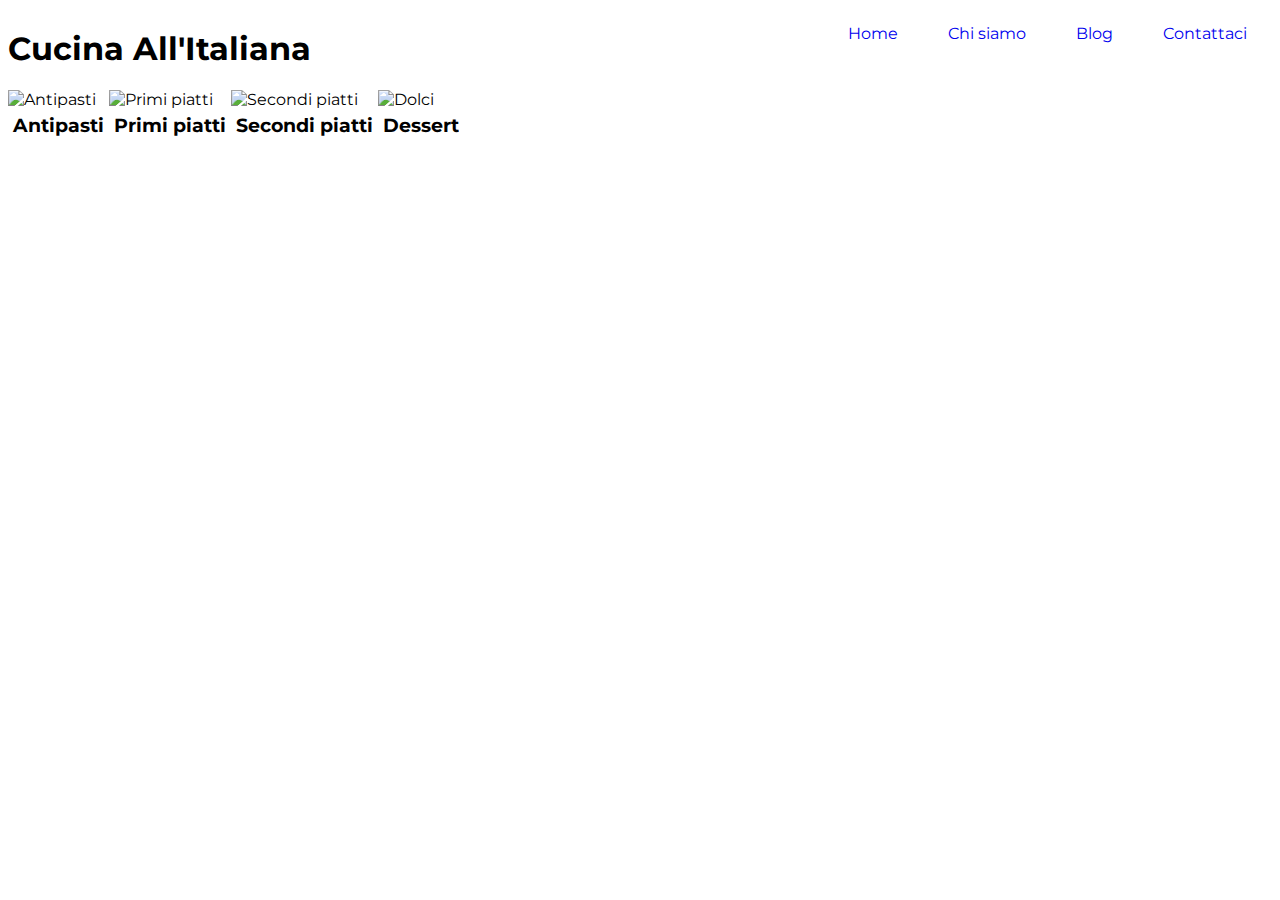
==== index.html @ d5dd92f5 "setting file" ====
<!DOCTYPE html>
<html lang="en">

<head>
    <meta charset="UTF-8">
    <meta http-equiv="X-UA-Compatible" content="IE=edge">
    <meta name="viewport" content="width=device-width, initial-scale=1.0">
    <title>Ricette All'Italiana</title>
    <link rel="stylesheet" href="style.css">

    <link rel="preconnect" href="https://fonts.googleapis.com">
    <link rel="preconnect" href="https://fonts.gstatic.com" crossorigin>
    <link href="https://fonts.googleapis.com/css2?family=Montserrat:wght@300;400;500;700;900&display=swap"
        rel="stylesheet">
</head>

<body>
    <nav>
        <div class="navbar">
            <h1>Cucina All'Italiana</h1>
            <ul class="menu">
                <li><a href="index.html">Home</a></li>
                <li><a href="chi-siamo.html">Chi siamo</a></li>
                <li><a href="blog.html">Blog</a></li>
                <li><a href="contattaci.html">Contattaci</a></li>
            </ul>
        </div>
    </nav>

    <div class="cards-container">

        <div class="card">
            <img src="img/antipasti.jpg" alt="Antipasti">
            <h3>Antipasti</h3>
        </div>

        <div class="card">
            <img src="img/primi.jpg" alt="Primi piatti">
            <h3>Primi piatti</h3>
        </div>

        <div class="card">
            <img src="img/secondi.jpg" alt="Secondi piatti">
            <h3>Secondi piatti</h3>
        </div>

        <div class="card">
            <img src="img/dolci.jpg" alt="Dolci">
            <h3>Dessert</h3>
        </div>
    </div>

</body>

</html>
---- style.css ----
/*Helpers -------------------*/
body {
    font-family: 'Montserrat', sans-serif;
}

/* Menu --------------------- */
.navbar {
    display: flex;
    justify-content: space-between;
}

.menu {
    display: flex;
    list-style-type: none;
}

.menu li {
    padding: 0 25px;
}

.menu li a {
    text-decoration: none;

}

/* Cards --------------------*/
.cards-container {
    display: flex;
}

.card h3 {
    margin: 5px;
}

.card img {
    width: 100%;
}
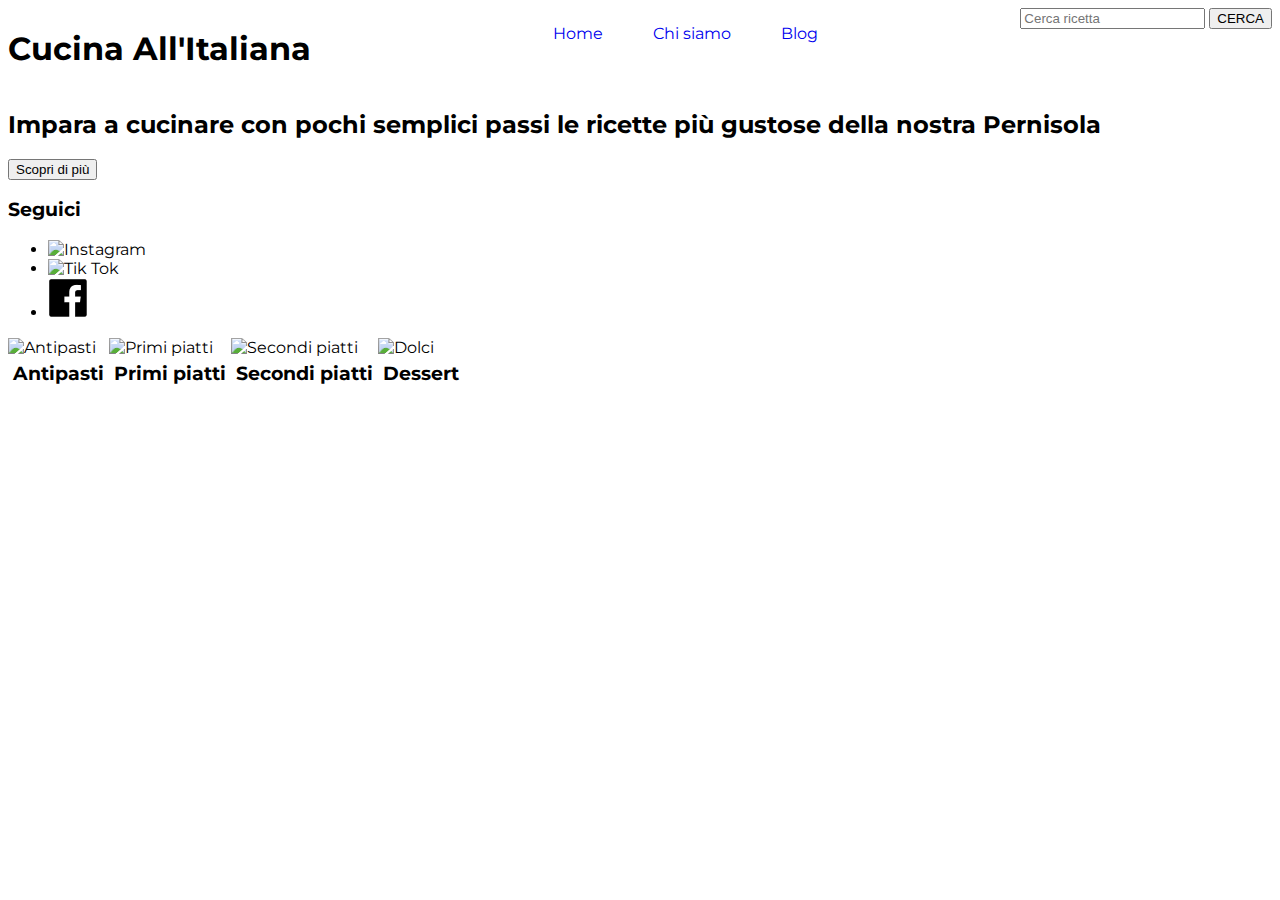
==== commit 3ee386d9: "img" ====
--- a/index.html
+++ b/index.html
@@ -15,6 +15,8 @@
 </head>
 
 <body>
+    
+    <!-- NAVBAR -->
     <nav>
         <div class="navbar">
             <h1>Cucina All'Italiana</h1>
@@ -22,10 +24,30 @@
                 <li><a href="index.html">Home</a></li>
                 <li><a href="chi-siamo.html">Chi siamo</a></li>
                 <li><a href="blog.html">Blog</a></li>
-                <li><a href="contattaci.html">Contattaci</a></li>
             </ul>
+            <form class="modulo-ricerca">
+                <input id="search" type="text" placeholder="Cerca ricetta" required>
+                <input id="submit" type="submit" value="CERCA">
+            </form>
         </div>
     </nav>
+
+    <!-- HERO SECTION -->
+    <section class="hero">
+        <div class="hero_container">
+            <h2>Impara a cucinare con pochi semplici passi le ricette più gustose della nostra Pernisola</h2>
+            <button>Scopri di più</button>
+
+            <div class="hero_social">
+                <h3>Seguici</h3>
+                <ul>
+                    <li><img src="img/instagram.png" alt="Instagram"></li>
+                    <li><img src="img/tik-tok.png" alt="Tik Tok"></li>
+                    <li><img src="img/facebook.png" alt="Facebook"></li>
+                </ul>
+            </div>
+        </div>
+    </section>
 
     <div class="cards-container">
 
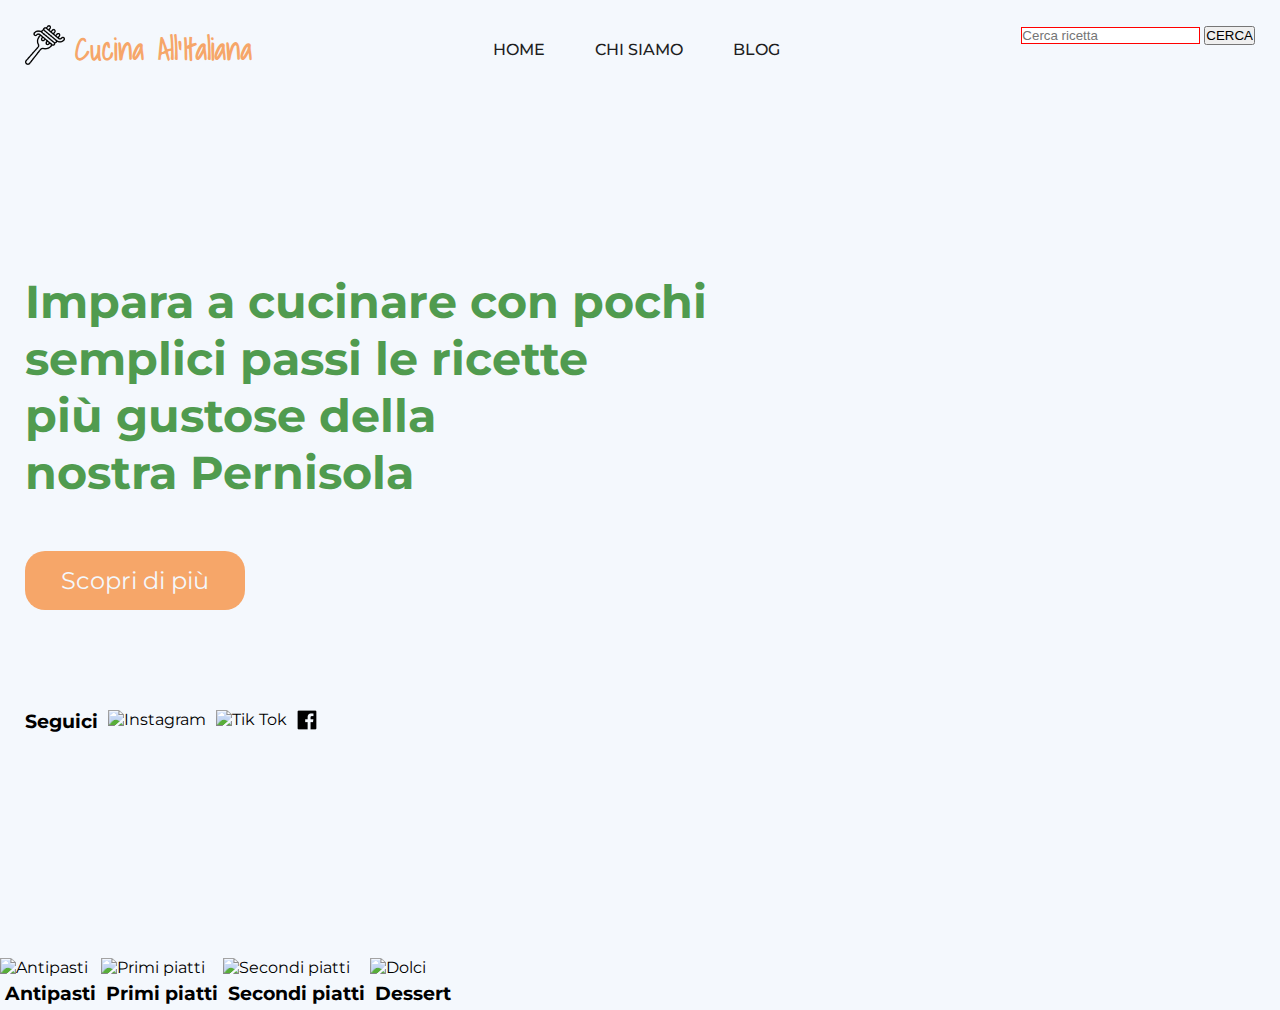
==== commit 303cbde1: "hero navbar style" ====
--- a/index.html
+++ b/index.html
@@ -10,8 +10,9 @@
 
     <link rel="preconnect" href="https://fonts.googleapis.com">
     <link rel="preconnect" href="https://fonts.gstatic.com" crossorigin>
-    <link href="https://fonts.googleapis.com/css2?family=Montserrat:wght@300;400;500;700;900&display=swap"
-        rel="stylesheet">
+    <link href="https://fonts.googleapis.com/css2?family=Montserrat:wght@300;400;500;700;900&display=swap" rel="stylesheet">
+    <link href="https://fonts.googleapis.com/css2?family=Shadows+Into+Light&display=swap" rel="stylesheet">
+
 </head>
 
 <body>
@@ -19,13 +20,16 @@
     <!-- NAVBAR -->
     <nav>
         <div class="navbar">
-            <h1>Cucina All'Italiana</h1>
-            <ul class="menu">
+            <div class="navbar_logo">
+                <img src="img/logo.png" alt="Logo">
+                <h1>Cucina All'Italiana</h1>
+            </div>
+            <ul class="navbar_menu">
                 <li><a href="index.html">Home</a></li>
                 <li><a href="chi-siamo.html">Chi siamo</a></li>
                 <li><a href="blog.html">Blog</a></li>
             </ul>
-            <form class="modulo-ricerca">
+            <form class="navbar_search">
                 <input id="search" type="text" placeholder="Cerca ricetta" required>
                 <input id="submit" type="submit" value="CERCA">
             </form>
@@ -33,14 +37,14 @@
     </nav>
 
     <!-- HERO SECTION -->
-    <section class="hero">
+    <section class="hero mb">
         <div class="hero_container">
-            <h2>Impara a cucinare con pochi semplici passi le ricette più gustose della nostra Pernisola</h2>
-            <button>Scopri di più</button>
+            <h2>Impara a cucinare con pochi <br> semplici passi le ricette <br> più gustose della <br> nostra Pernisola</h2>
+            <button class="btn hero_btn">Scopri di più</button>
 
             <div class="hero_social">
                 <h3>Seguici</h3>
-                <ul>
+                <ul class="hero_social_icon">
                     <li><img src="img/instagram.png" alt="Instagram"></li>
                     <li><img src="img/tik-tok.png" alt="Tik Tok"></li>
                     <li><img src="img/facebook.png" alt="Facebook"></li>
@@ -48,6 +52,9 @@
             </div>
         </div>
     </section>
+
+
+    <!-- CARDS SECTION -->
 
     <div class="cards-container">
 
--- a/style.css
+++ b/style.css
@@ -1,27 +1,73 @@
+*{
+    padding: 0;
+    margin: 0; 
+    box-sizing: border-box;
+}
+
 /*Helpers -------------------*/
-body {
+body {font-family: 'Montserrat', sans-serif; background-color: #F4F8FD ;}
+
+li {list-style-type: none;}
+
+a {text-decoration: none; color: #1E1E1E;}
+a:hover {color: #F6A669;}
+
+.mb{margin-bottom: 50px;}
+
+.btn {
+    background-color: #F6A669; 
+    color:#F4F8FD;
+    border:none;
+    border-radius: 20px;
+    padding: 15px 30px;
+    width: 220px;
+    font-size: 24px;
     font-family: 'Montserrat', sans-serif;
 }
 
-/* Menu --------------------- */
+
+
+/* navbar --------------------- */
 .navbar {
     display: flex;
     justify-content: space-between;
+    padding: 25px 25px;
 }
 
-.menu {
+.navbar_logo {display: flex;}
+.navbar_logo img {width: 40px; height: 40px;margin-right: 10px; }
+.navbar_logo h1 {font-family: 'Shadows Into Light', cursive; font-size: 30px; color: #F6A669;}
+.navbar_menu {display: flex; align-items: center; }
+.navbar_menu li {padding: 0 25px; }
+.navbar_menu li a {text-transform: uppercase; font-weight: 500;}
+
+#search {border-color: #F6A669; color: #F7F6DC; border: 1px solid red;}
+
+/* Hero section --------------------*/
+.hero_container {
+    height: 90vh;
+    padding: 25px;
+    background-image: url(img/hero-img.png); 
+    background-size: cover; 
+    background-repeat: no-repeat;
     display: flex;
-    list-style-type: none;
+    flex-direction: column;
+    justify-content: center;
 }
 
-.menu li {
-    padding: 0 25px;
+.hero_container h2 {
+    color: #509B4F;
+    font-size: 46px;
+    margin-bottom: 50px;
 }
 
-.menu li a {
-    text-decoration: none;
+.hero_social {display: flex; margin-top: 100px; }
+.hero_social h3 {margin-right: 10px;}
+.hero_social_icon { display: flex; }
+.hero_social_icon li { margin-right: 10px;}
+.hero_social_icon li img {width: 20px;}
 
-}
+
 
 /* Cards --------------------*/
 .cards-container {
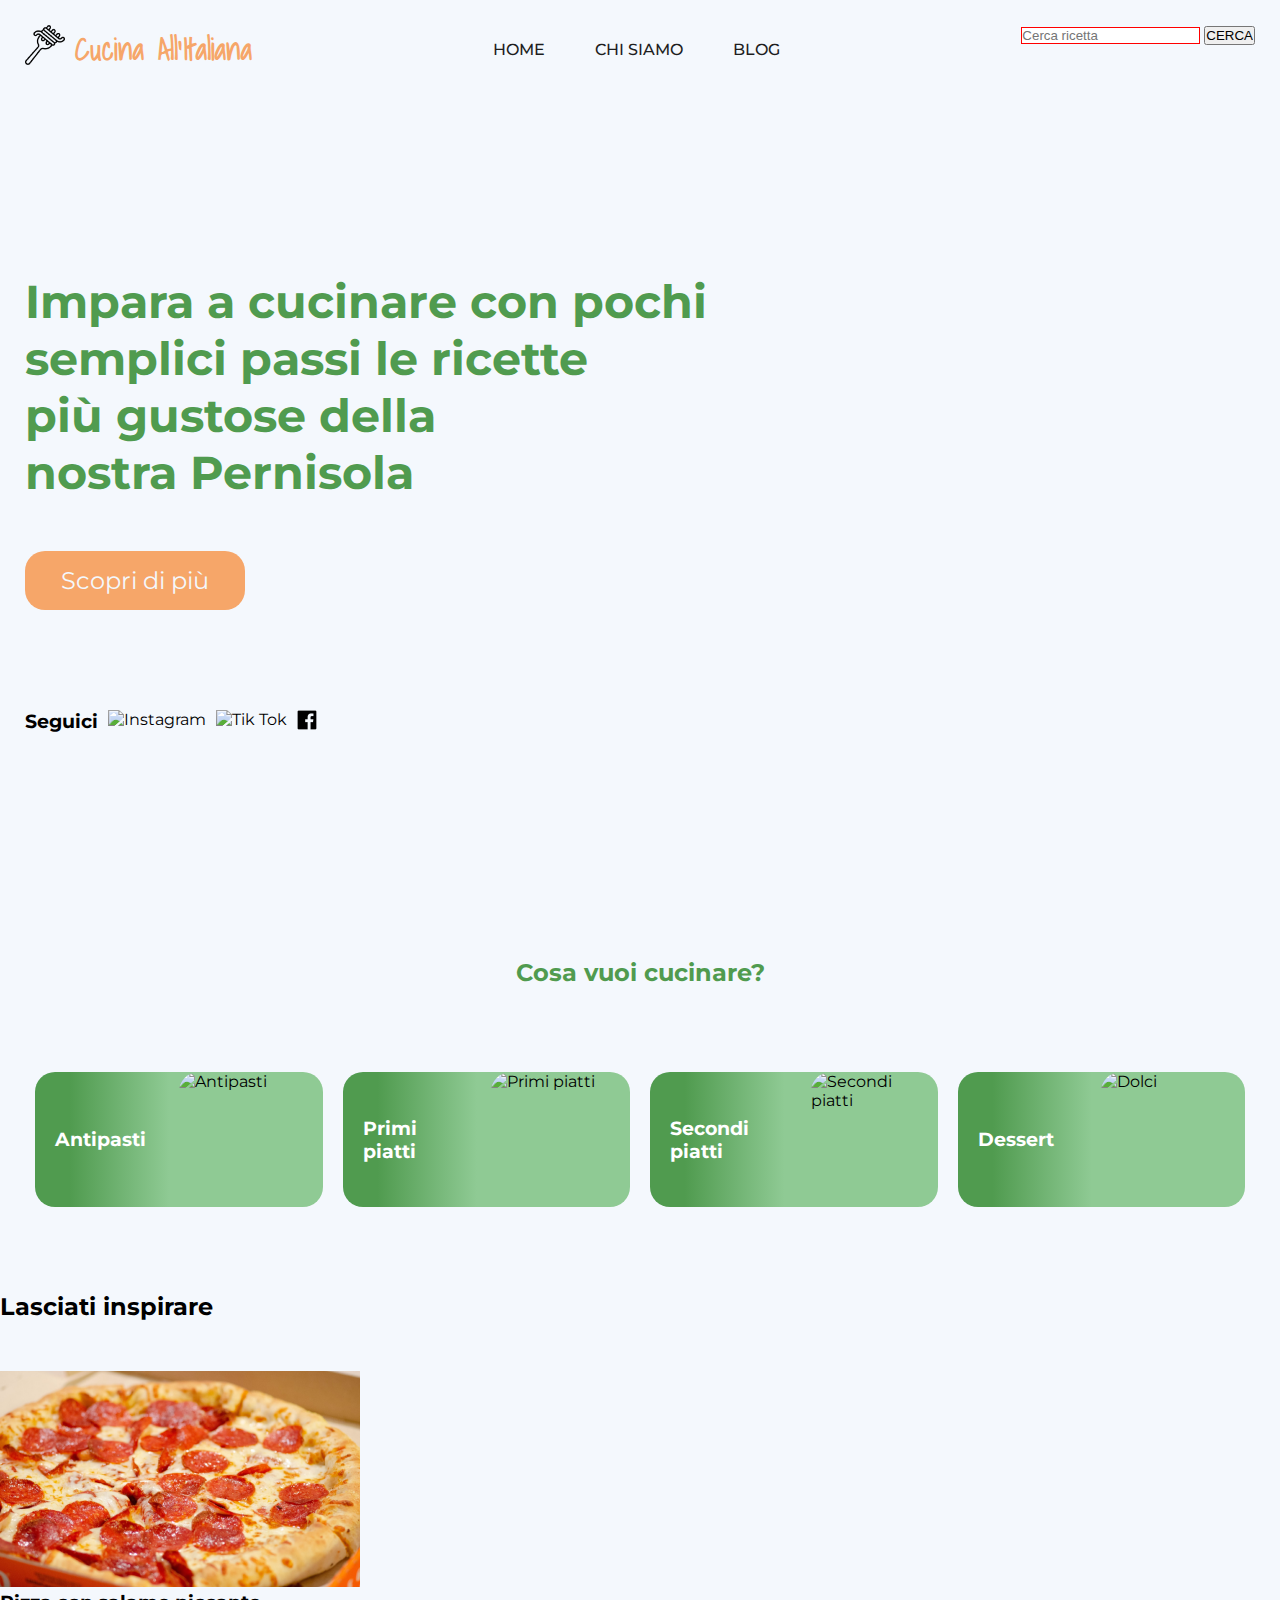
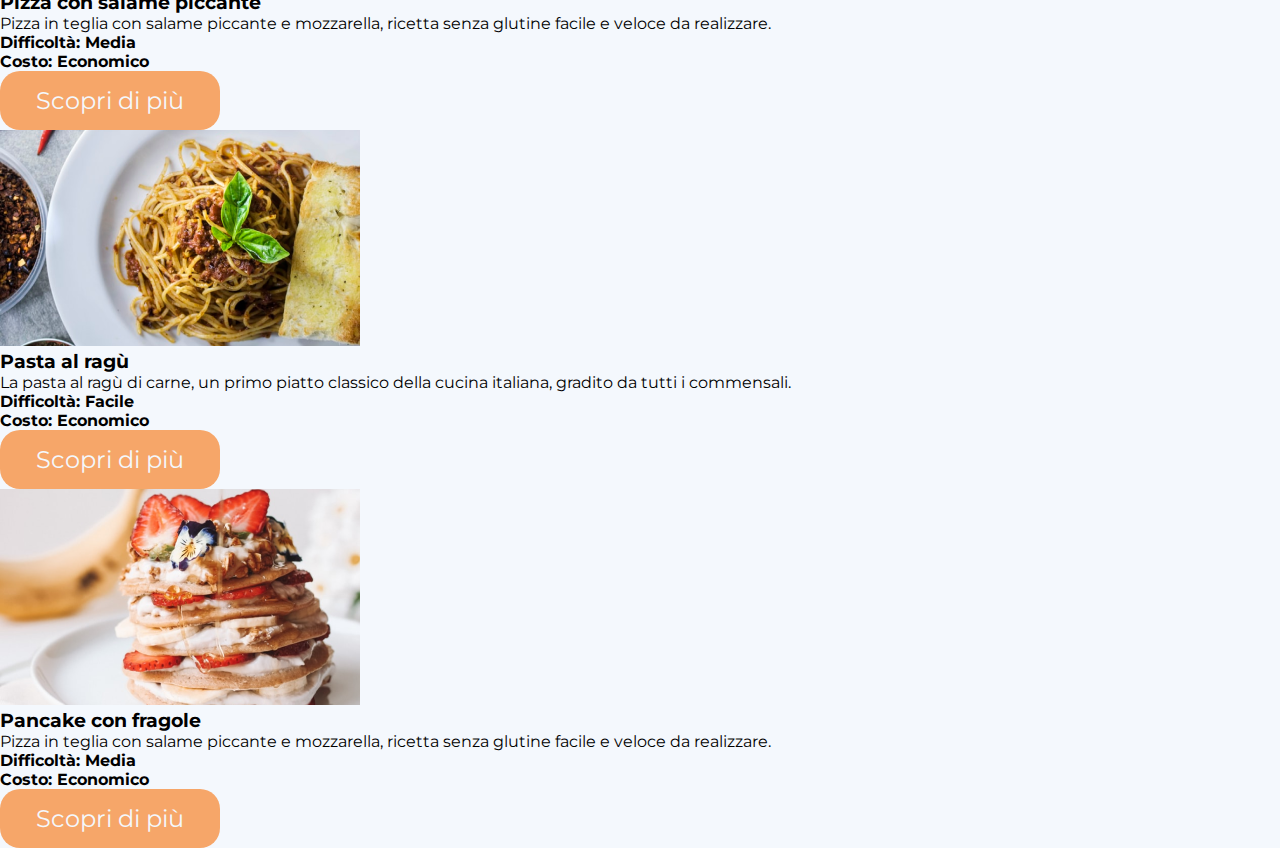
==== commit 326bf2eb: "Update index.html" ====
--- a/index.html
+++ b/index.html
@@ -40,7 +40,7 @@
     <section class="hero mb">
         <div class="hero_container">
             <h2>Impara a cucinare con pochi <br> semplici passi le ricette <br> più gustose della <br> nostra Pernisola</h2>
-            <button class="btn hero_btn">Scopri di più</button>
+            <button class="btn btn_big">Scopri di più</button>
 
             <div class="hero_social">
                 <h3>Seguici</h3>
@@ -55,29 +55,69 @@
 
 
     <!-- CARDS SECTION -->
+    <section class="cards">
+        <h2 class="mb tm">Cosa vuoi cucinare?</h2>
+        <div class="cards_container mb">
+            <div class="card">
+                <h3>Antipasti</h3>
+                <img src="img/antipasti.jpg" alt="Antipasti">
+            </div>
 
-    <div class="cards-container">
+            <div class="card">
+                <h3>Primi piatti</h3>
+                <img src="img/primi.jpg" alt="Primi piatti">
+            </div>
 
-        <div class="card">
-            <img src="img/antipasti.jpg" alt="Antipasti">
-            <h3>Antipasti</h3>
+            <div class="card">
+                <h3>Secondi piatti</h3>
+                <img src="img/secondi.jpg" alt="Secondi piatti">
+            </div>
+
+            <div class="card">
+                <h3>Dessert</h3>
+                <img src="img/dolci.jpg" alt="Dolci">
+            </div>
         </div>
+    </section>
 
-        <div class="card">
-            <img src="img/primi.jpg" alt="Primi piatti">
-            <h3>Primi piatti</h3>
-        </div>
+        <!-- BLOG SECTION -->
+        <section class="articles">
+            <h2 class="mb tm">Lasciati inspirare</h2>
+            <div class="articles_container">
+                <div class="article">
+                    <img src="img/pizza-salame.png" alt="Pizza con salame piccante">
+                    <h3>Pizza con salame piccante</h3>
+                    <p>Pizza in teglia con salame piccante e mozzarella, ricetta senza glutine facile e veloce da realizzare.</p>
+                    <div class="article_info">
+                        <h4>Difficoltà: Media</h4>
+                        <h4>Costo: Economico</h4>
+                    </div>
+                    <button class="btn btn_small">Scopri di più</button>              
+                </div>
+        
+                <div class="article">
+                    <img src="img/pasta-ragu.png" alt="Pasta al ragù">
+                    <h3>Pasta al ragù</h3>
+                    <p>La pasta al ragù di carne, un primo piatto classico della cucina italiana, gradito da tutti i commensali.</p>
+                    <div class="article_info">
+                        <h4>Difficoltà: Facile</h4>
+                        <h4>Costo: Economico</h4>
+                    </div>
+                    <button class="btn btn_small">Scopri di più</button>                    
+                </div>
 
-        <div class="card">
-            <img src="img/secondi.jpg" alt="Secondi piatti">
-            <h3>Secondi piatti</h3>
-        </div>
-
-        <div class="card">
-            <img src="img/dolci.jpg" alt="Dolci">
-            <h3>Dessert</h3>
-        </div>
-    </div>
+                <div class="article">
+                    <img src="img/pancake-fragole.png" alt="Pancake con fragole">
+                    <h3>Pancake con fragole</h3>
+                    <p>Pizza in teglia con salame piccante e mozzarella, ricetta senza glutine facile e veloce da realizzare.</p>
+                    <div class="article_info">
+                        <h4>Difficoltà: Media</h4>
+                        <h4>Costo: Economico</h4>
+                    </div>
+                    <button class="btn btn_small">Scopri di più</button>
+                </div>
+            </div>
+        </section>
 
 </body>
 
--- a/style.css
+++ b/style.css
@@ -12,7 +12,7 @@
 a {text-decoration: none; color: #1E1E1E;}
 a:hover {color: #F6A669;}
 
-.mb{margin-bottom: 50px;}
+.mb {margin-bottom: 50px;}
 
 .btn {
     background-color: #F6A669; 
@@ -31,7 +31,7 @@
 .navbar {
     display: flex;
     justify-content: space-between;
-    padding: 25px 25px;
+    padding: 25px;
 }
 
 .navbar_logo {display: flex;}
@@ -70,14 +70,19 @@
 
 
 /* Cards --------------------*/
-.cards-container {
-    display: flex;
+.cards h2 { color:#509B4F; text-align: center; }
+.cards_container {display: flex; flex-direction: row; padding: 25px;}
+
+.card {
+    width: 100%; 
+    height: 135px; 
+    display: flex; 
+    justify-content: space-between; 
+    align-items: center; 
+    background: linear-gradient(90.01deg, #509B4F 12.04%, #8FCA94 46.61%); 
+    margin: 10px;
+    border-radius: 20px;
 }
 
-.card h3 {
-    margin: 5px;
-}
-
-.card img {
-    width: 100%;
-}+.card img {width: 50%; height: 100%; border-radius: 20px;}
+.card h3 {color: #FFFFFF; padding: 20px;}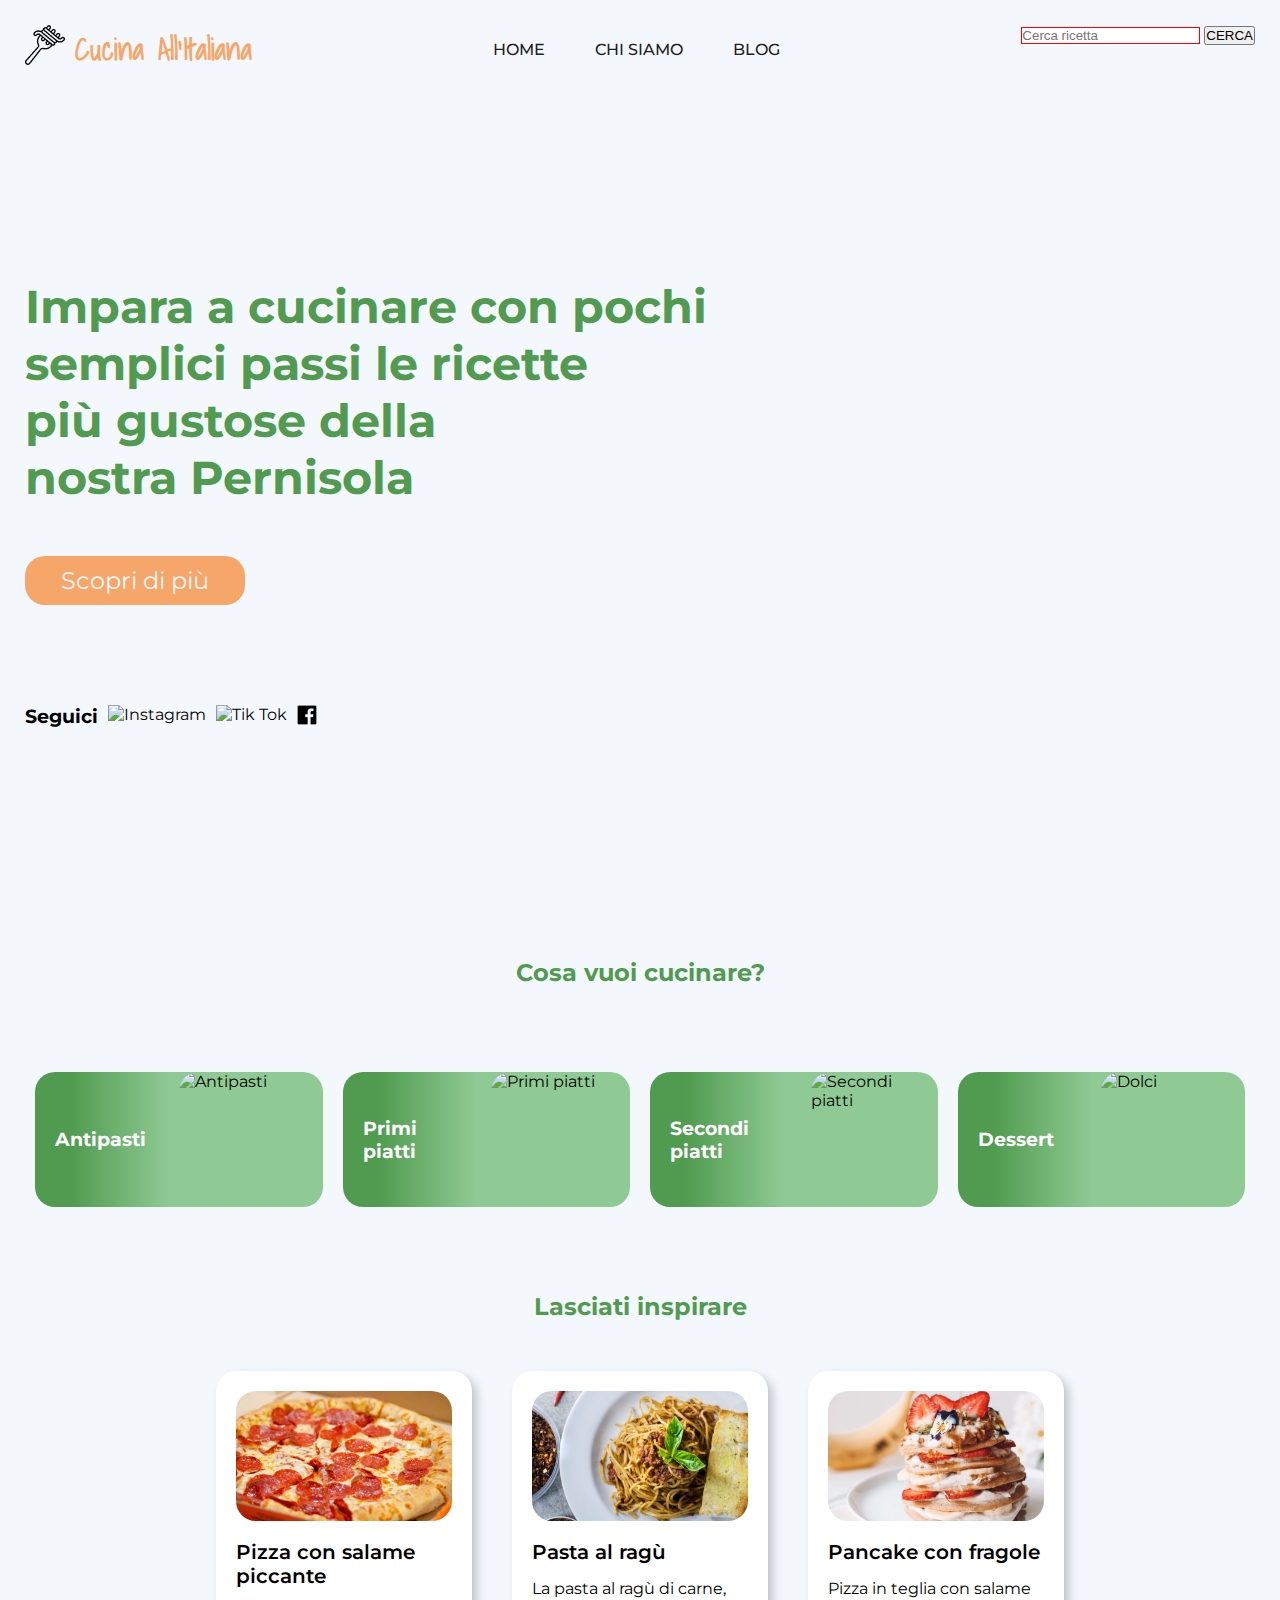
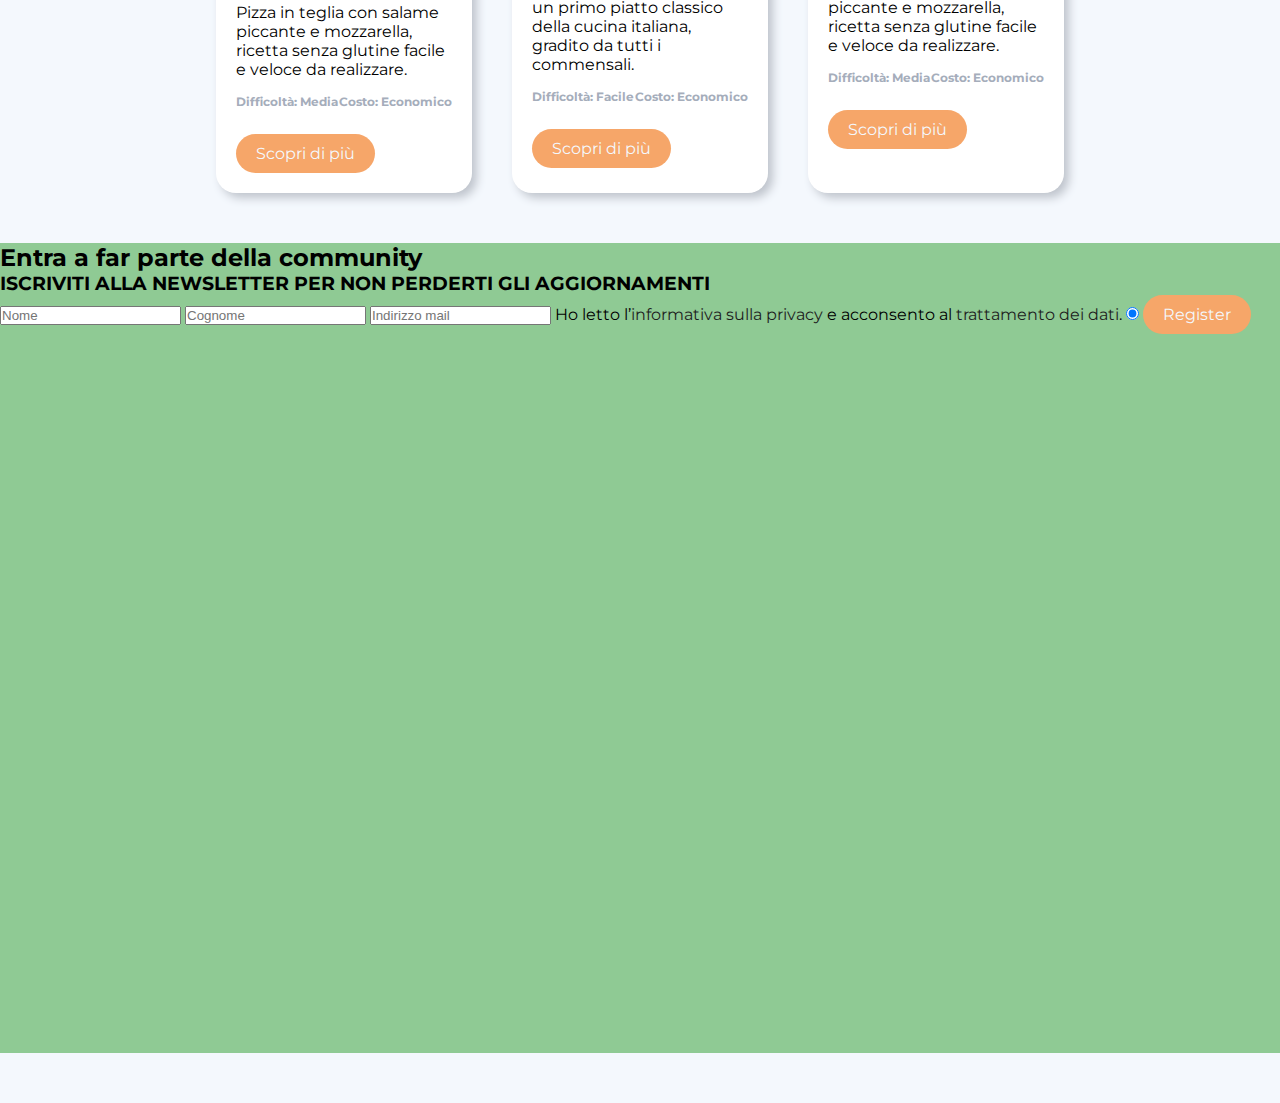
==== commit e7338da1: "Update index.html" ====
--- a/index.html
+++ b/index.html
@@ -83,7 +83,7 @@
         <!-- BLOG SECTION -->
         <section class="articles">
             <h2 class="mb tm">Lasciati inspirare</h2>
-            <div class="articles_container">
+            <div class="articles_container mb">
                 <div class="article">
                     <img src="img/pizza-salame.png" alt="Pizza con salame piccante">
                     <h3>Pizza con salame piccante</h3>
@@ -119,6 +119,30 @@
             </div>
         </section>
 
+        <!-- HERO SECTION -->
+        <section class="newsletter mb">
+            <div class="newsletter_container">
+                <form>
+                    <div class="form_container">
+                        <h2>Entra a far parte della community</h2>
+                        <h3>ISCRIVITI ALLA NEWSLETTER PER NON PERDERTI GLI AGGIORNAMENTI</h3>
+                
+                        <input type="text" placeholder="Nome" name="nome" id="nome" required>
+                        <input type="text" placeholder="Cognome" name="cognome" id="cognome" required>
+                        <input type="text" placeholder="Indirizzo mail" name="email" id="email" required>
+                            
+                        <label class="container">Ho letto l’<a href="#">informativa sulla privacy</a> e acconsento al <a href="#">trattamento dei dati</a>.
+                            <input type="radio" checked="checked" name="subscribe">
+                            <span class="checkmark"></span>
+                        </label>
+                        
+                        <button type="submit" class="btn btn_small">Register</button>
+                    </div>
+                
+                </form>
+            </div>
+        </section>
+
 </body>
 
 </html>--- a/style.css
+++ b/style.css
@@ -13,17 +13,20 @@
 a:hover {color: #F6A669;}
 
 .mb {margin-bottom: 50px;}
+.tm {color: #509B4F; text-align: center;}
 
 .btn {
-    background-color: #F6A669; 
-    color:#F4F8FD;
-    border:none;
+    background-color: #F6A669;
+    color: #F4F8FD;
+    border: none;
     border-radius: 20px;
-    padding: 15px 30px;
-    width: 220px;
-    font-size: 24px;
     font-family: 'Montserrat', sans-serif;
+    padding: 10px 20px;
 }
+
+.btn_big {width: 220px; font-size: 24px; }
+
+.btn_small {font-size: 16px; }
 
 
 
@@ -70,7 +73,6 @@
 
 
 /* Cards --------------------*/
-.cards h2 { color:#509B4F; text-align: center; }
 .cards_container {display: flex; flex-direction: row; padding: 25px;}
 
 .card {
@@ -85,4 +87,25 @@
 }
 
 .card img {width: 50%; height: 100%; border-radius: 20px;}
-.card h3 {color: #FFFFFF; padding: 20px;}+.card h3 {color: #FFFFFF; padding: 20px;}
+
+
+/* Articles --------------------*/
+.articles_container { display: flex; justify-content: center; }
+.article {
+    width: 20%; 
+    background-color: #FFFFFF; 
+    border-radius: 20px; 
+    padding: 20px; 
+    margin: 0 20px; 
+    box-shadow: 5px 5px 10px 0px #bfc4cc;
+}
+.article img {width: 100%; border-radius: 20px;}
+.article h3 {font-size: 20px; font-weight: 600; margin: 15px 0;}
+.article_info {display: flex; justify-content: space-between;color: #A5ADBB; font-size: 12px; margin: 15px 0 25px 0;}
+
+/* Newsletter --------------------*/
+.newsletter_container {
+    height: 90vh;
+    background-color: #8FCA94;
+}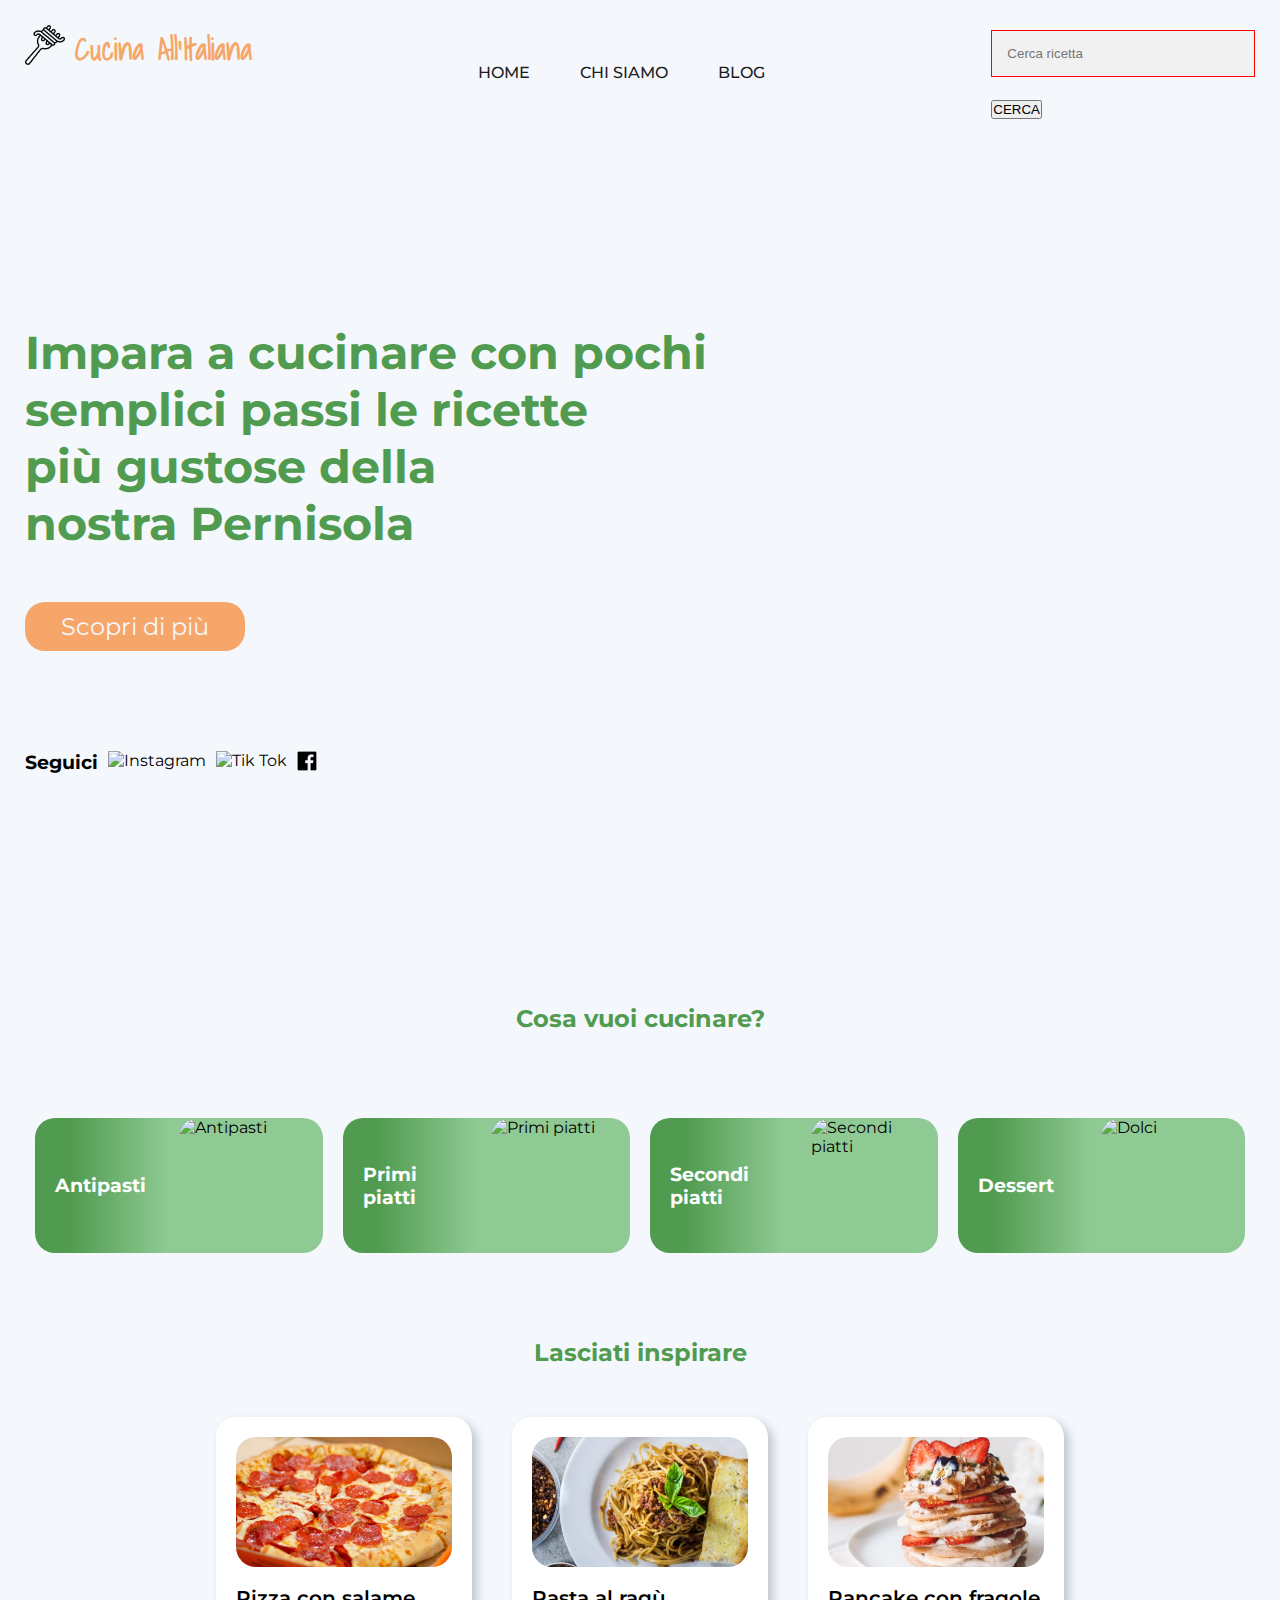
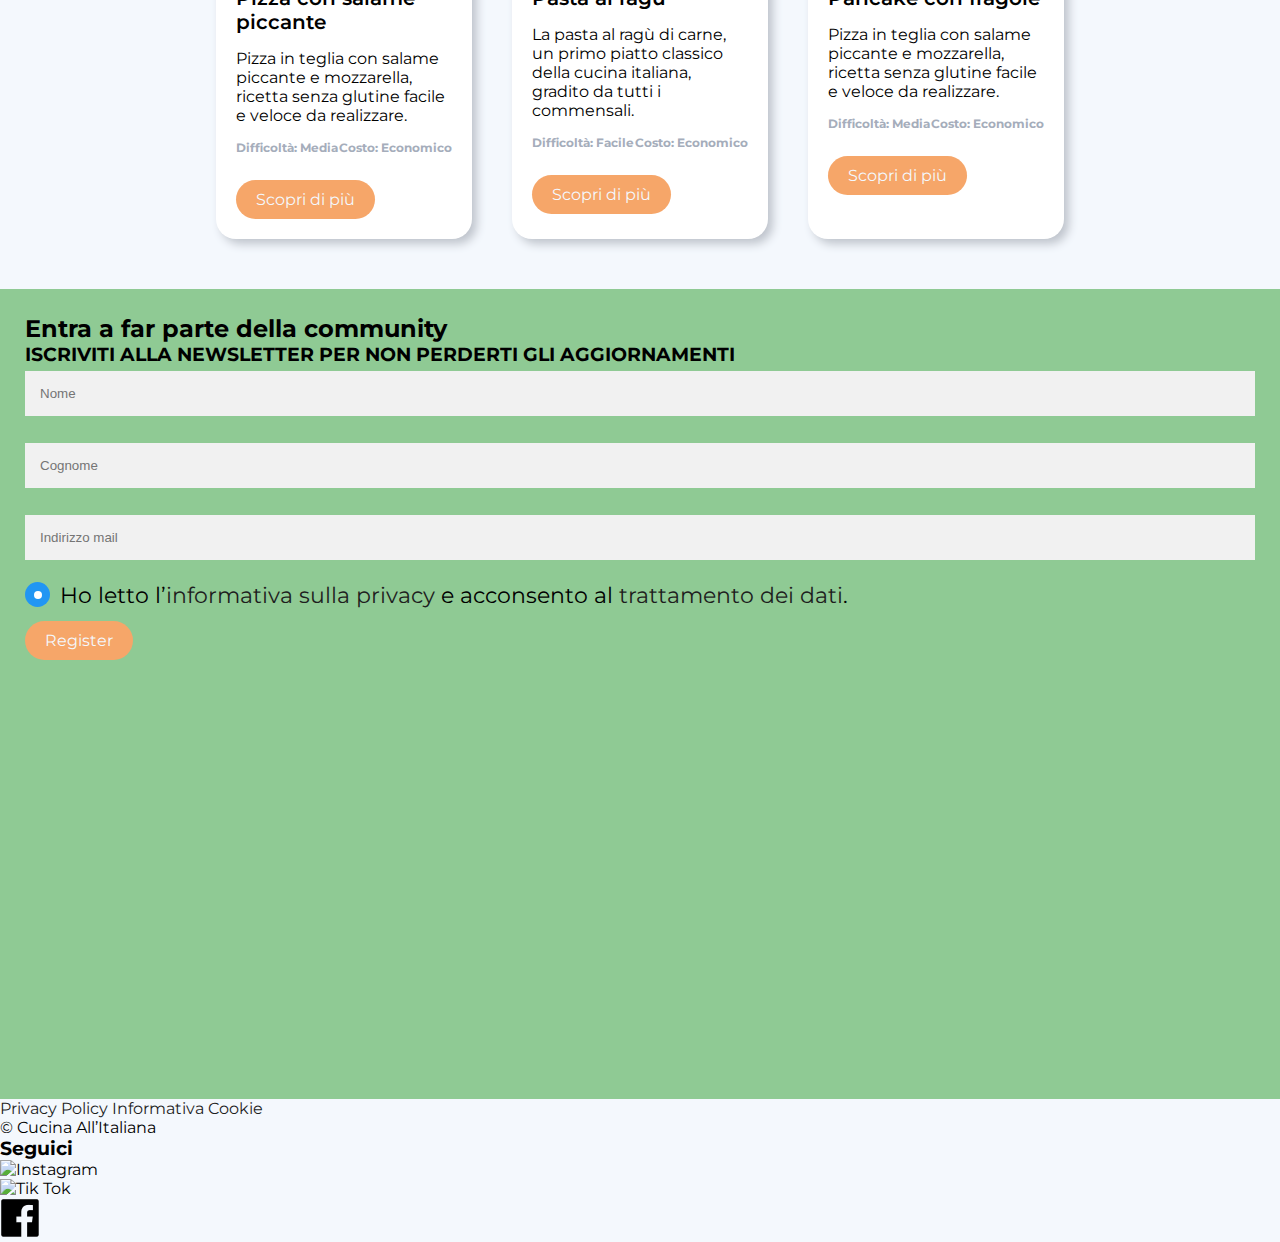
==== commit 3dcb526c: "Update index.html" ====
--- a/index.html
+++ b/index.html
@@ -120,7 +120,7 @@
         </section>
 
         <!-- HERO SECTION -->
-        <section class="newsletter mb">
+        <section class="newsletter">
             <div class="newsletter_container">
                 <form>
                     <div class="form_container">
@@ -132,7 +132,7 @@
                         <input type="text" placeholder="Indirizzo mail" name="email" id="email" required>
                             
                         <label class="container">Ho letto l’<a href="#">informativa sulla privacy</a> e acconsento al <a href="#">trattamento dei dati</a>.
-                            <input type="radio" checked="checked" name="subscribe">
+                            <input type="radio" checked="checked" name="radio">
                             <span class="checkmark"></span>
                         </label>
                         
@@ -143,6 +143,23 @@
             </div>
         </section>
 
+        <!-- FOOTER -->
+        <footer>
+            <div class="footer_container">
+                <a href="#">Privacy Policy</a>
+                <a href="#">Informativa Cookie</a>
+                <p> &copy Cucina All’Italiana</p> 
+                <div class="footer_social">
+                    <h3>Seguici</h3>
+                    <ul class="footer_social_icon">
+                        <li><img src="img/instagram.png" alt="Instagram"></li>
+                        <li><img src="img/tik-tok.png" alt="Tik Tok"></li>
+                        <li><img src="img/facebook.png" alt="Facebook"></li>
+                    </ul>
+                </div>
+            </div>
+        </footer>
+
 </body>
 
 </html>--- a/style.css
+++ b/style.css
@@ -108,4 +108,84 @@
 .newsletter_container {
     height: 90vh;
     background-color: #8FCA94;
+    padding: 25px;
+}
+
+/* Full-width input fields */
+input[type=text] {
+    width: 100%;
+    padding: 15px;
+    margin: 5px 0 22px 0;
+    display: inline-block;
+    border: none;
+    background: #f1f1f1;
+}
+
+input[type=text]:focus {
+    background-color: #ddd;
+    outline: none;
+}
+
+/* The container */
+.container {
+    display: block;
+    position: relative;
+    padding-left: 35px;
+    margin-bottom: 12px;
+    cursor: pointer;
+    font-size: 22px;
+    -webkit-user-select: none;
+    -moz-user-select: none;
+    -ms-user-select: none;
+    user-select: none;
+}
+
+/* Hide the browser's default radio button */
+.container input {
+    position: absolute;
+    opacity: 0;
+    cursor: pointer;
+}
+
+/* Create a custom radio button */
+.checkmark {
+    position: absolute;
+    top: 0;
+    left: 0;
+    height: 25px;
+    width: 25px;
+    background-color: #eee;
+    border-radius: 50%;
+}
+
+/* On mouse-over, add a grey background color */
+.container:hover input~.checkmark {
+    background-color: #ccc;
+}
+
+/* When the radio button is checked, add a blue background */
+.container input:checked~.checkmark {
+    background-color: #2196F3;
+}
+
+/* Create the indicator (the dot/circle - hidden when not checked) */
+.checkmark:after {
+    content: "";
+    position: absolute;
+    display: none;
+}
+
+/* Show the indicator (dot/circle) when checked */
+.container input:checked~.checkmark:after {
+    display: block;
+}
+
+/* Style the indicator (dot/circle) */
+.container .checkmark:after {
+    top: 9px;
+    left: 9px;
+    width: 8px;
+    height: 8px;
+    border-radius: 50%;
+    background: white;
 }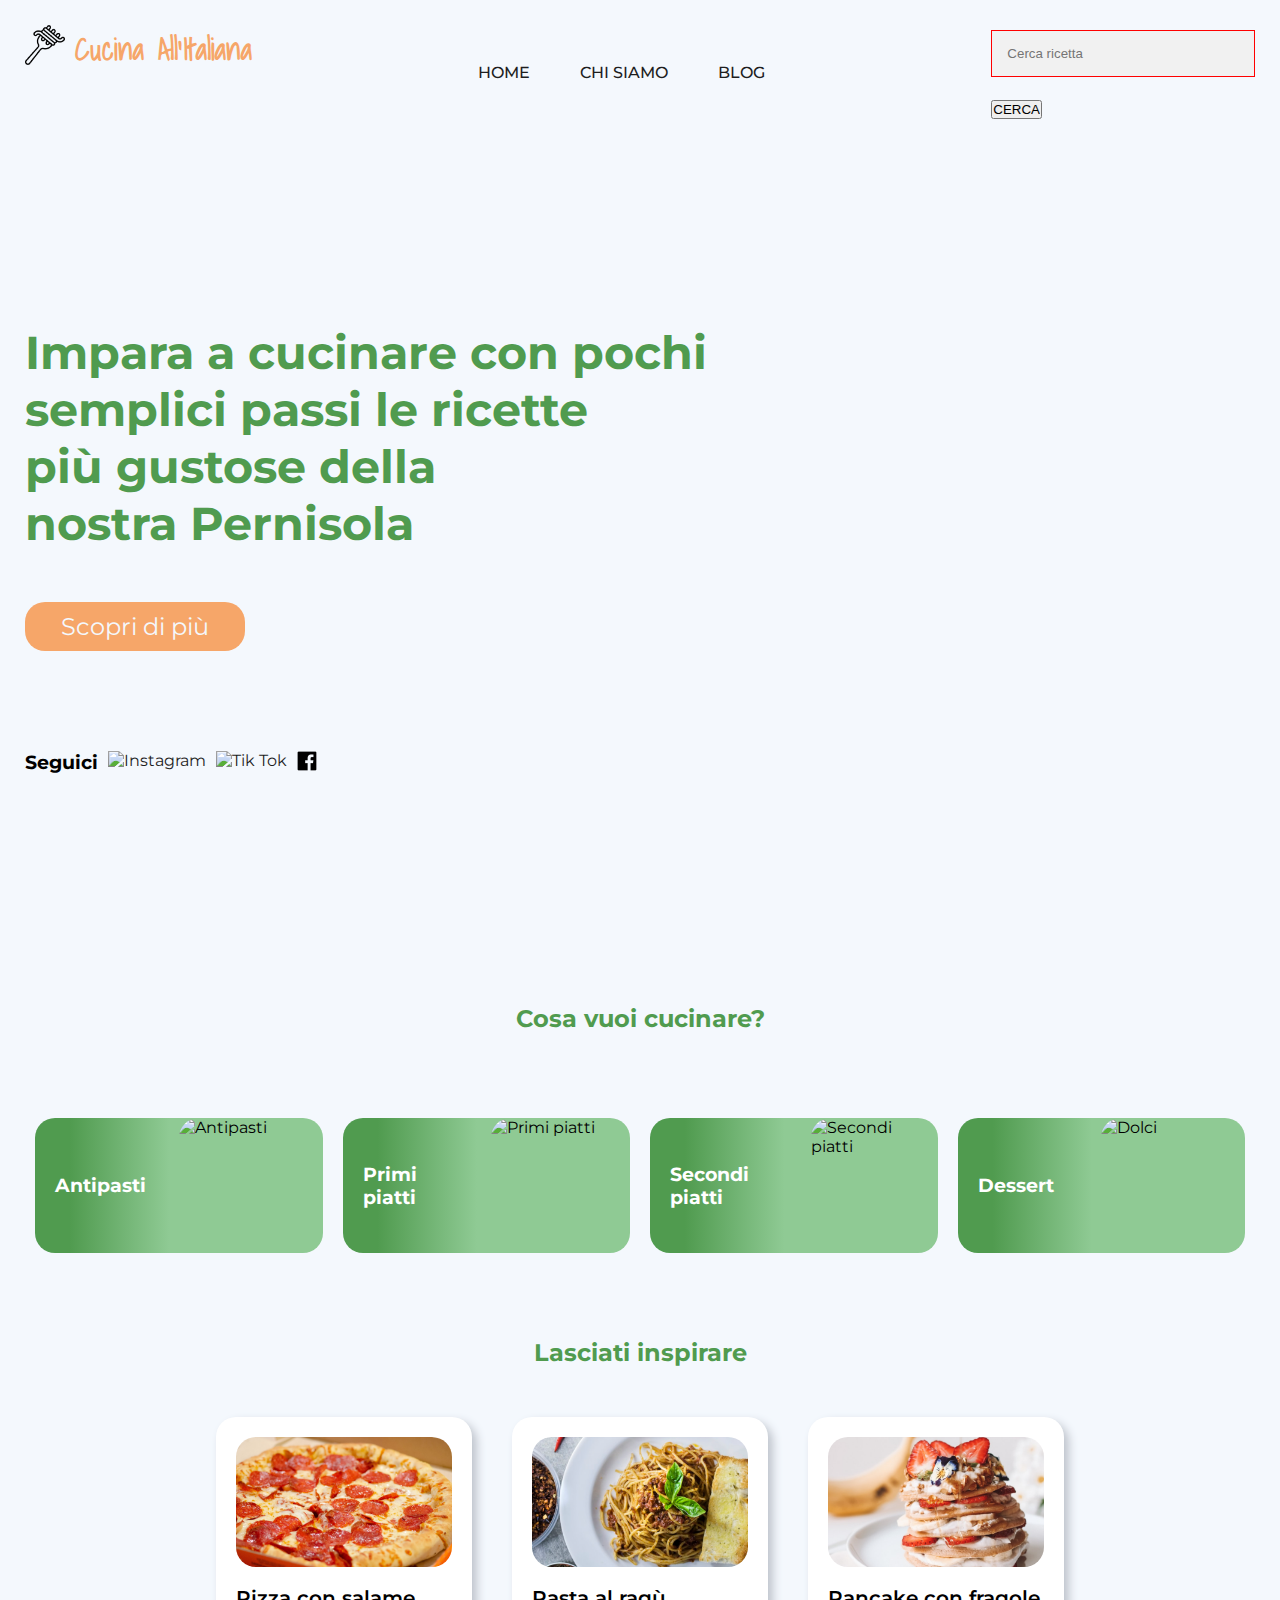
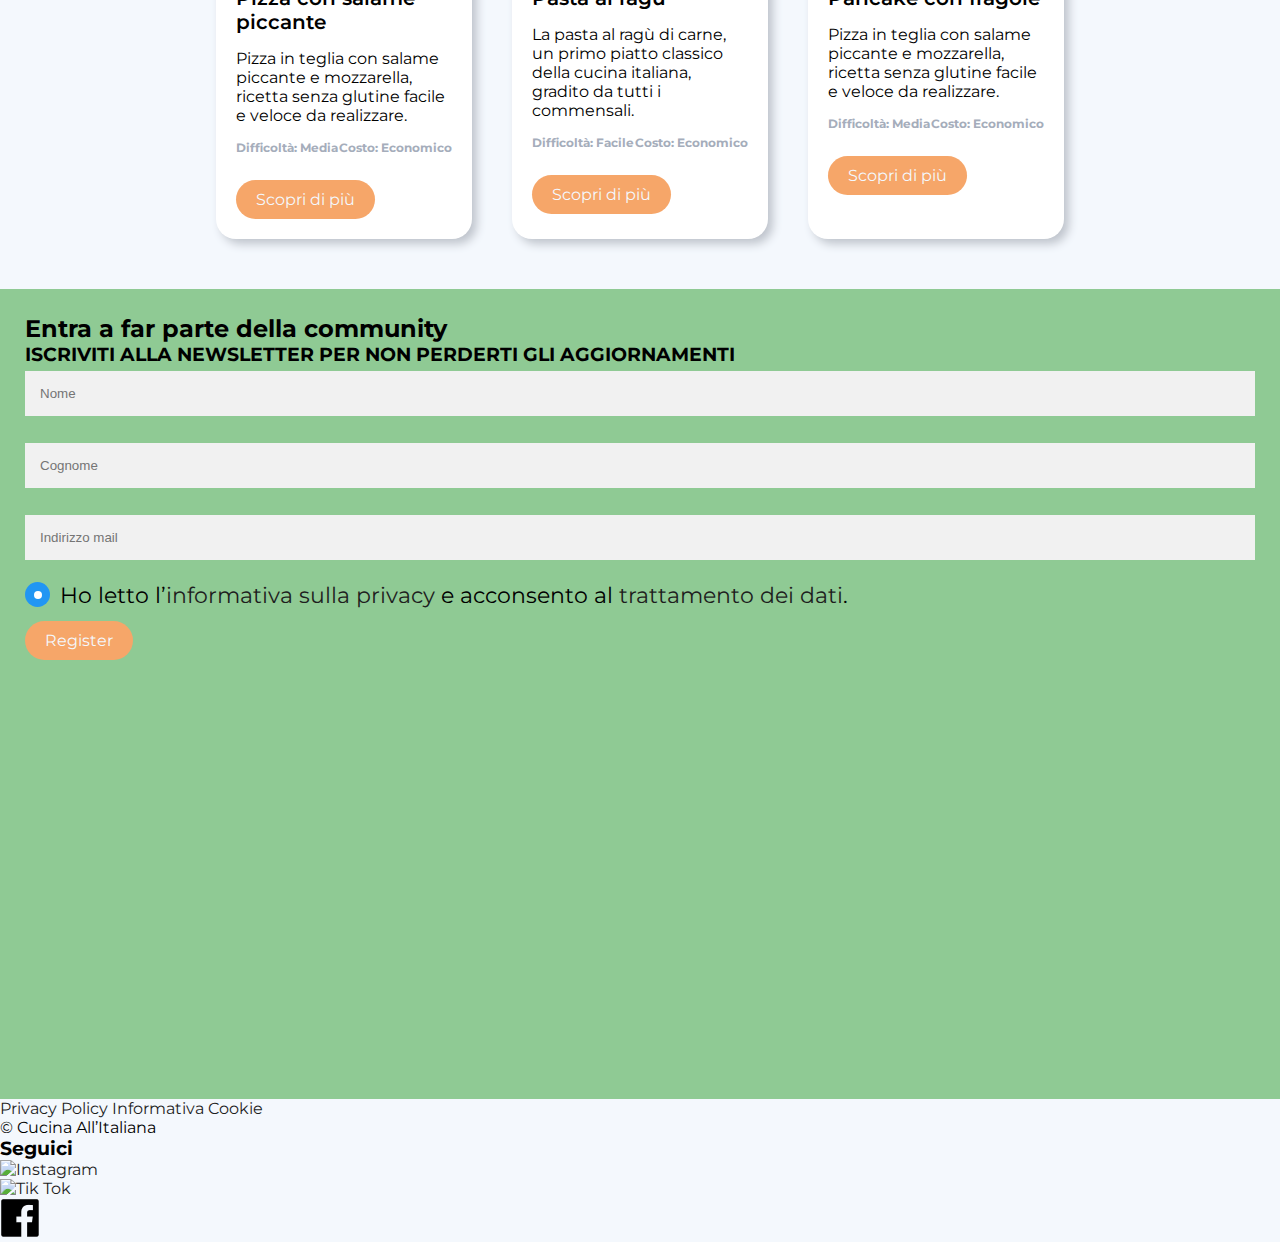
==== commit 70620ace: "Update index.html" ====
--- a/index.html
+++ b/index.html
@@ -45,9 +45,9 @@
             <div class="hero_social">
                 <h3>Seguici</h3>
                 <ul class="hero_social_icon">
-                    <li><img src="img/instagram.png" alt="Instagram"></li>
-                    <li><img src="img/tik-tok.png" alt="Tik Tok"></li>
-                    <li><img src="img/facebook.png" alt="Facebook"></li>
+                    <li><a href="#"><img src="img/instagram.png" alt="Instagram"></a></li>
+                    <li><a href="#"><img src="img/tik-tok.png" alt="Tik Tok"></a></li>
+                    <li><a href="#"><img src="img/facebook.png" alt="Facebook"></a></li>
                 </ul>
             </div>
         </div>
@@ -152,9 +152,9 @@
                 <div class="footer_social">
                     <h3>Seguici</h3>
                     <ul class="footer_social_icon">
-                        <li><img src="img/instagram.png" alt="Instagram"></li>
-                        <li><img src="img/tik-tok.png" alt="Tik Tok"></li>
-                        <li><img src="img/facebook.png" alt="Facebook"></li>
+                        <li><a href="#"><img src="img/instagram.png" alt="Instagram"></a></li>
+                        <li><a href="#"><img src="img/tik-tok.png" alt="Tik Tok"></a></li>
+                        <li><a href="#"><img src="img/facebook.png" alt="Facebook"></a></li>
                     </ul>
                 </div>
             </div>
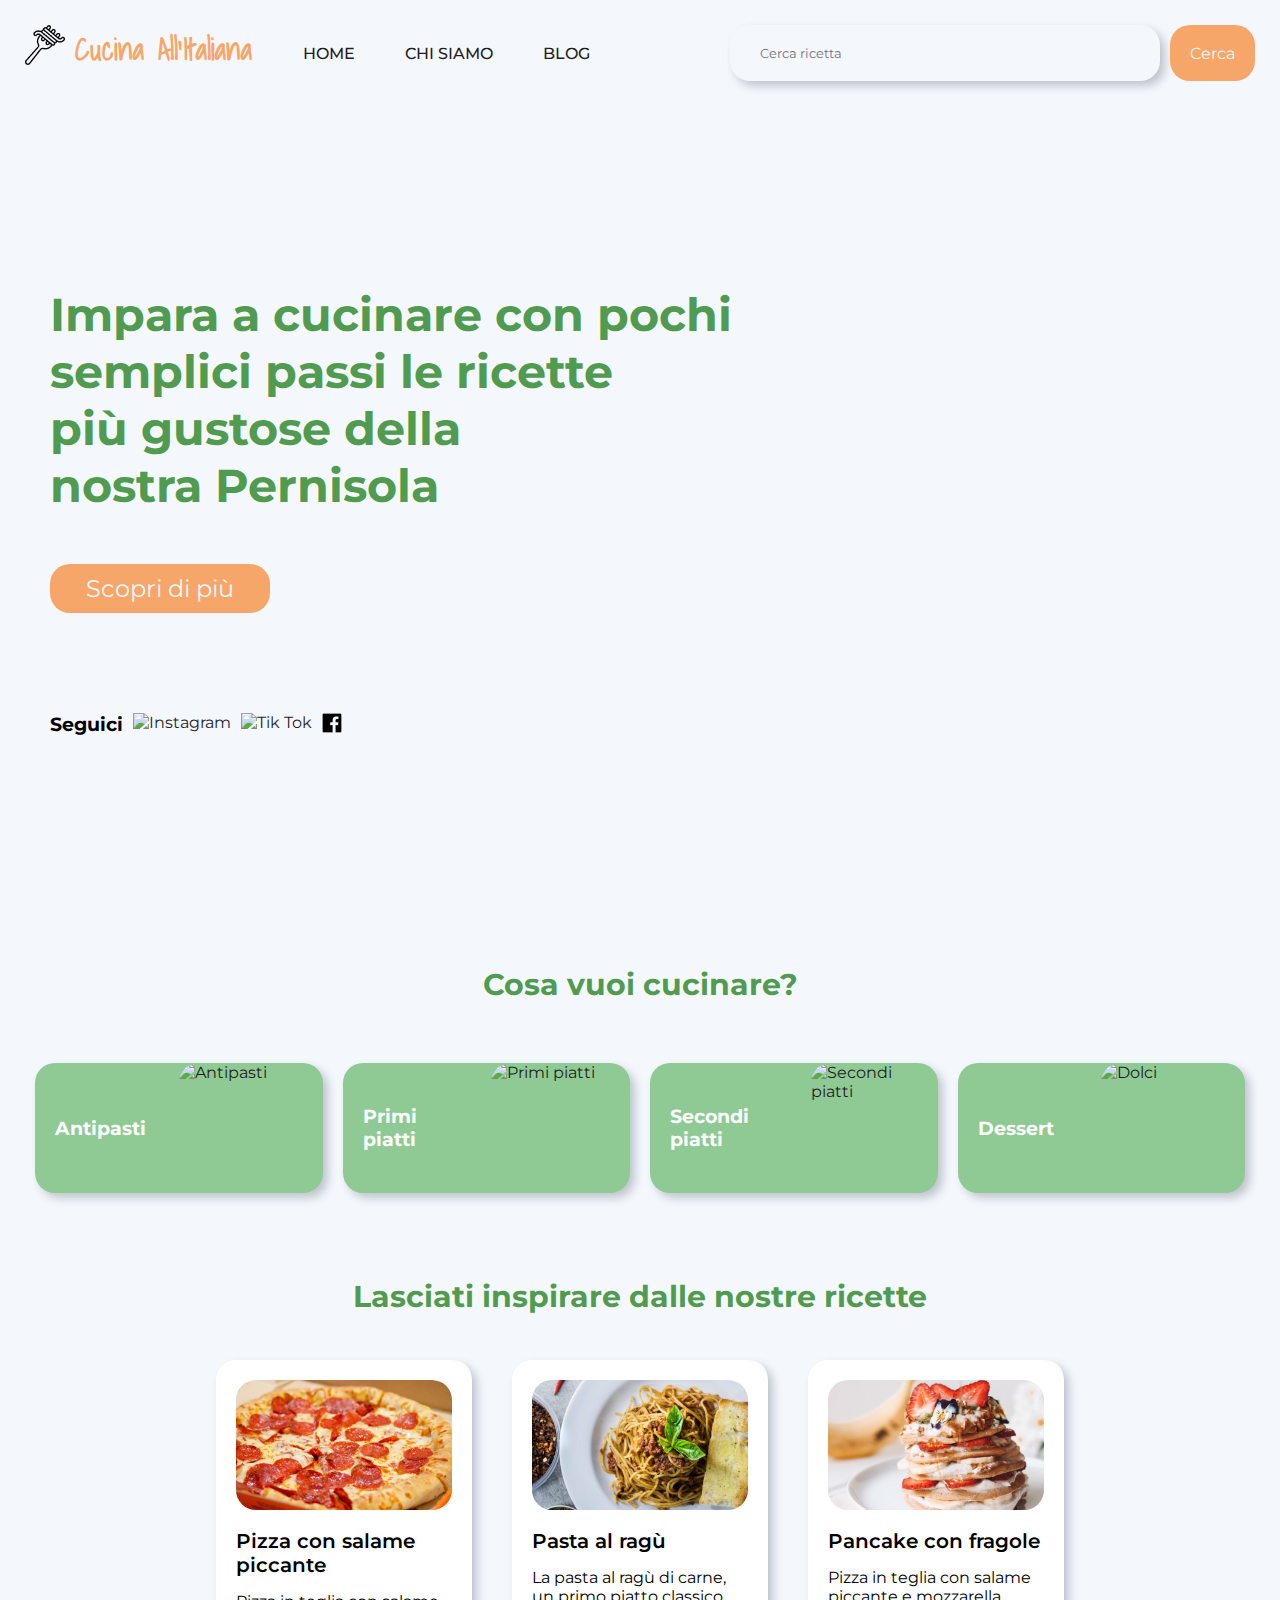
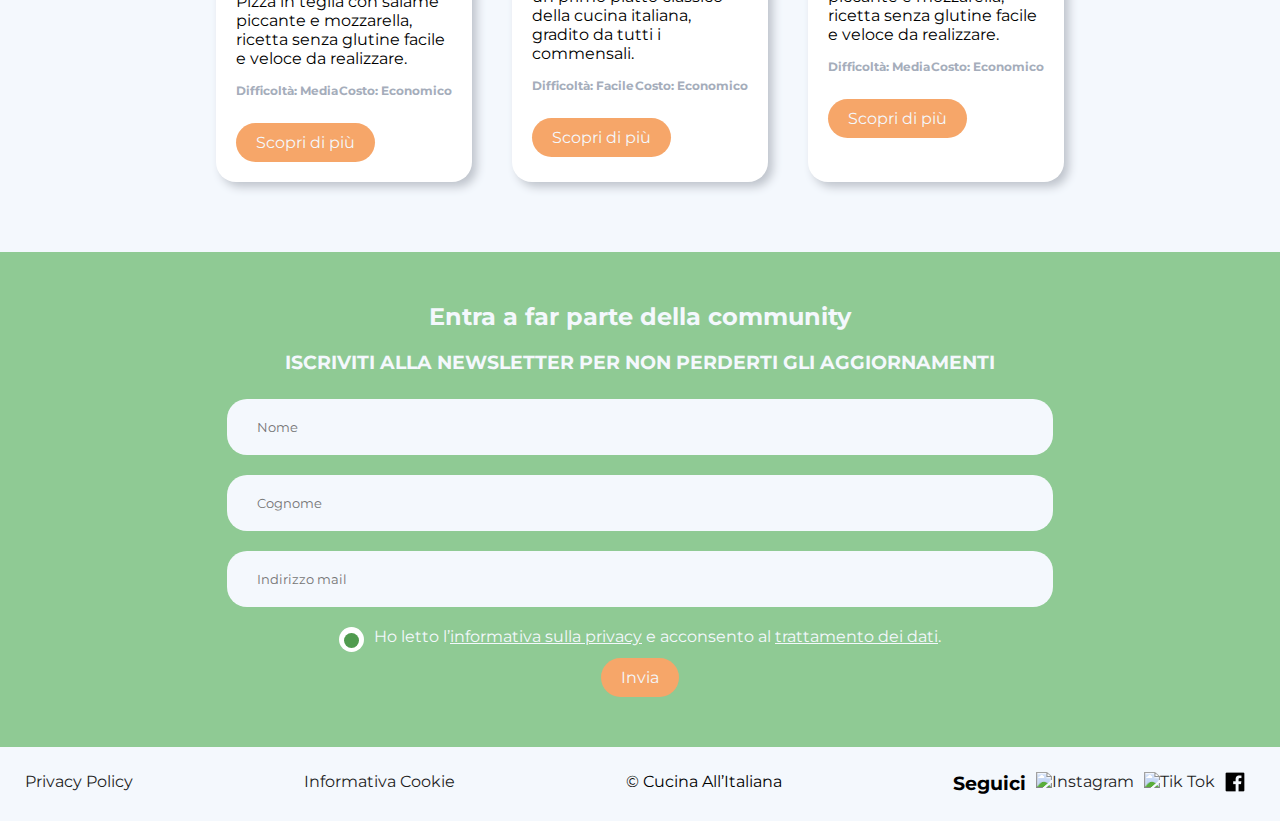
==== commit 7ac9d8eb: "Update index.html" ====
--- a/index.html
+++ b/index.html
@@ -31,13 +31,13 @@
             </ul>
             <form class="navbar_search">
                 <input id="search" type="text" placeholder="Cerca ricetta" required>
-                <input id="submit" type="submit" value="CERCA">
+                <button type="submit" class="btn btn_small btn_search">Cerca</button>
             </form>
         </div>
     </nav>
 
     <!-- HERO SECTION -->
-    <section class="hero mb">
+    <section class="hero mbb">
         <div class="hero_container">
             <h2>Impara a cucinare con pochi <br> semplici passi le ricette <br> più gustose della <br> nostra Pernisola</h2>
             <button class="btn btn_big">Scopri di più</button>
@@ -56,34 +56,44 @@
 
     <!-- CARDS SECTION -->
     <section class="cards">
-        <h2 class="mb tm">Cosa vuoi cucinare?</h2>
-        <div class="cards_container mb">
-            <div class="card">
-                <h3>Antipasti</h3>
-                <img src="img/antipasti.jpg" alt="Antipasti">
-            </div>
+        <h2 class="mbs tm">Cosa vuoi cucinare?</h2>
+        <div class="cards_container mbb">
+            
+            <a href="#" class="card_link">
+                <div class="card">
+                    <h3>Antipasti</h3>
+                    <img src="img/antipasti.jpg" alt="Antipasti">
+                </div>
+            </a>
 
-            <div class="card">
-                <h3>Primi piatti</h3>
-                <img src="img/primi.jpg" alt="Primi piatti">
-            </div>
+            <a href="#" class="card_link">
+                <div class="card">
+                    <h3>Primi piatti</h3>
+                    <img src="img/primi.jpg" alt="Primi piatti">
+                </div>
+            </a>
 
-            <div class="card">
-                <h3>Secondi piatti</h3>
-                <img src="img/secondi.jpg" alt="Secondi piatti">
-            </div>
+            <a href="#" class="card_link">
+                <div class="card">
+                    <h3>Secondi piatti</h3>
+                    <img src="img/secondi.jpg" alt="Secondi piatti">
+                </div>
+            </a>
+            
+            <a href="#" class="card_link">
+                <div class="card">
+                    <h3>Dessert</h3>
+                    <img src="img/dolci.jpg" alt="Dolci">
+                </div>
+            </a>
 
-            <div class="card">
-                <h3>Dessert</h3>
-                <img src="img/dolci.jpg" alt="Dolci">
-            </div>
         </div>
     </section>
 
         <!-- BLOG SECTION -->
         <section class="articles">
-            <h2 class="mb tm">Lasciati inspirare</h2>
-            <div class="articles_container mb">
+            <h2 class="mbs tm">Lasciati inspirare dalle nostre ricette</h2>
+            <div class="articles_container mbb">
                 <div class="article">
                     <img src="img/pizza-salame.png" alt="Pizza con salame piccante">
                     <h3>Pizza con salame piccante</h3>
@@ -116,10 +126,11 @@
                     </div>
                     <button class="btn btn_small">Scopri di più</button>
                 </div>
+
             </div>
         </section>
 
-        <!-- HERO SECTION -->
+        <!-- NEWSLETTER SECTION -->
         <section class="newsletter">
             <div class="newsletter_container">
                 <form>
@@ -131,12 +142,12 @@
                         <input type="text" placeholder="Cognome" name="cognome" id="cognome" required>
                         <input type="text" placeholder="Indirizzo mail" name="email" id="email" required>
                             
-                        <label class="container">Ho letto l’<a href="#">informativa sulla privacy</a> e acconsento al <a href="#">trattamento dei dati</a>.
+                        <label class="radio_container">Ho letto l’<a href="#">informativa sulla privacy</a> e acconsento al <a href="#">trattamento dei dati</a>.
                             <input type="radio" checked="checked" name="radio">
                             <span class="checkmark"></span>
                         </label>
                         
-                        <button type="submit" class="btn btn_small">Register</button>
+                        <button type="submit" class="btn btn_small">Invia</button>
                     </div>
                 
                 </form>
--- a/style.css
+++ b/style.css
@@ -12,8 +12,10 @@
 a {text-decoration: none; color: #1E1E1E;}
 a:hover {color: #F6A669;}
 
-.mb {margin-bottom: 50px;}
-.tm {color: #509B4F; text-align: center;}
+.mbb {margin-bottom: 50px;}
+.mbs {margin-bottom: 25px;}
+
+.tm {font-size: 30px; color: #509B4F; text-align: center;}
 
 .btn {
     background-color: #F6A669;
@@ -22,7 +24,10 @@
     border-radius: 20px;
     font-family: 'Montserrat', sans-serif;
     padding: 10px 20px;
-}
+    transition: transform .2s;
+}
+
+.btn:hover {transform: scale(1.05);}
 
 .btn_big {width: 220px; font-size: 24px; }
 
@@ -43,13 +48,14 @@
 .navbar_menu {display: flex; align-items: center; }
 .navbar_menu li {padding: 0 25px; }
 .navbar_menu li a {text-transform: uppercase; font-weight: 500;}
-
-#search {border-color: #F6A669; color: #F7F6DC; border: 1px solid red;}
+.navbar_search {display: flex; justify-content: end; width: 50%;}
+#search {margin: 0; box-shadow: 5px 5px 10px 0px #bfc4cc;}
+.btn_search {margin-left: 10px;}
 
 /* Hero section --------------------*/
 .hero_container {
     height: 90vh;
-    padding: 25px;
+    padding: 50px;
     background-image: url(img/hero-img.png); 
     background-size: cover; 
     background-repeat: no-repeat;
@@ -73,32 +79,34 @@
 
 
 /* Cards --------------------*/
-.cards_container {display: flex; flex-direction: row; padding: 25px;}
+.cards_container {display: flex; justify-content: center; flex-wrap: wrap; padding: 25px;}
+.card_link {display: block; width: 25%; transition: transform .2s;}
+.card_link:hover {transform: scale(1.05);}
 
 .card {
-    width: 100%; 
-    height: 135px; 
+    height: 130px;
     display: flex; 
     justify-content: space-between; 
     align-items: center; 
-    background: linear-gradient(90.01deg, #509B4F 12.04%, #8FCA94 46.61%); 
+    background: #8FCA94; 
     margin: 10px;
     border-radius: 20px;
-}
+    box-shadow: 5px 5px 10px 0px #bfc4cc;}
 
 .card img {width: 50%; height: 100%; border-radius: 20px;}
 .card h3 {color: #FFFFFF; padding: 20px;}
 
 
 /* Articles --------------------*/
-.articles_container { display: flex; justify-content: center; }
+.articles_container { display: flex; justify-content: center; flex-wrap: wrap;}
 .article {
     width: 20%; 
     background-color: #FFFFFF; 
     border-radius: 20px; 
     padding: 20px; 
-    margin: 0 20px; 
+    margin: 20px 20px; 
     box-shadow: 5px 5px 10px 0px #bfc4cc;
+
 }
 .article img {width: 100%; border-radius: 20px;}
 .article h3 {font-size: 20px; font-weight: 600; margin: 15px 0;}
@@ -106,48 +114,51 @@
 
 /* Newsletter --------------------*/
 .newsletter_container {
-    height: 90vh;
+    height: auto;
     background-color: #8FCA94;
-    padding: 25px;
-}
-
-/* Full-width input fields */
+    padding: 50px;
+}
+.form_container {display: flex; flex-direction: column; align-items: center;}
+.form_container h2,
+.form_container h3 {
+    text-align: center;
+    color: #F4F8FD;
+    margin-bottom: 25px;
+}
+
+.form_container h2 {
+    font-size: 24px;
+    margin-bottom: 20px;
+}
+
 input[type=text] {
-    width: 100%;
-    padding: 15px;
-    margin: 5px 0 22px 0;
-    display: inline-block;
+    width: 70%;
+    padding: 20px 30px;
+    margin-bottom: 20px;
     border: none;
-    background: #f1f1f1;
-}
-
-input[type=text]:focus {
-    background-color: #ddd;
-    outline: none;
-}
-
-/* The container */
-.container {
+    border-radius: 20px;
+    background: #F4F8FD;
+    font-family: Montserrat, sans-serif;
+}
+
+input[type=text]:focus { background-color: #ccc; outline: none; }
+
+.radio_container {
     display: block;
     position: relative;
     padding-left: 35px;
     margin-bottom: 12px;
     cursor: pointer;
     font-size: 22px;
-    -webkit-user-select: none;
-    -moz-user-select: none;
-    -ms-user-select: none;
     user-select: none;
-}
-
-/* Hide the browser's default radio button */
-.container input {
-    position: absolute;
-    opacity: 0;
-    cursor: pointer;
-}
-
-/* Create a custom radio button */
+    font-size: 16px;
+    color: #F4F8FD;
+}
+
+.radio_container a {text-decoration:underline; color: #F4F8FD;} 
+
+.radio_container input {position: absolute; opacity: 0; cursor: pointer; }
+
 .checkmark {
     position: absolute;
     top: 0;
@@ -158,34 +169,41 @@
     border-radius: 50%;
 }
 
-/* On mouse-over, add a grey background color */
-.container:hover input~.checkmark {
-    background-color: #ccc;
-}
-
-/* When the radio button is checked, add a blue background */
-.container input:checked~.checkmark {
-    background-color: #2196F3;
-}
-
-/* Create the indicator (the dot/circle - hidden when not checked) */
-.checkmark:after {
-    content: "";
-    position: absolute;
-    display: none;
-}
-
-/* Show the indicator (dot/circle) when checked */
-.container input:checked~.checkmark:after {
-    display: block;
-}
-
-/* Style the indicator (dot/circle) */
-.container .checkmark:after {
-    top: 9px;
-    left: 9px;
-    width: 8px;
-    height: 8px;
+.radio_container:hover input~.checkmark { background-color: #ccc; }
+
+.radio_container input:checked~.checkmark { background-color: #fff; }
+
+.checkmark:after { content: ""; position: absolute; display: none; }
+
+.radio_container input:checked~.checkmark:after {display: block; }
+
+.radio_container .checkmark:after {
+    top: 6px;
+    left: 5px;
+    width: 15px;
+    height: 15px;
     border-radius: 50%;
-    background: white;
-}+    background: #509B4F;
+}
+
+
+
+/* Footer --------------------*/
+.footer_container {display: flex;justify-content: space-between; padding:  25px 25px;}
+.footer_social {display: flex;}
+.footer_social_icon {display: flex;}
+.footer_social h3 {margin-right: 10px;}
+.footer_social_icon li {margin-right: 10px; }
+.footer_social_icon li img {width: 20px; }
+
+
+
+
+
+/*----------------------------------------------------------------------------------------------------------------
+PAGE STYLE
+----------------------------------------------------------------------------------------------------------------*/
+.page_hero_container {height: auto; }
+.page_hero_content {display: flex;}
+.column_content {width: 50%; padding: 50px; display: flex; flex-direction: column; justify-content: center;}
+.column_content img {width: 100%;}
